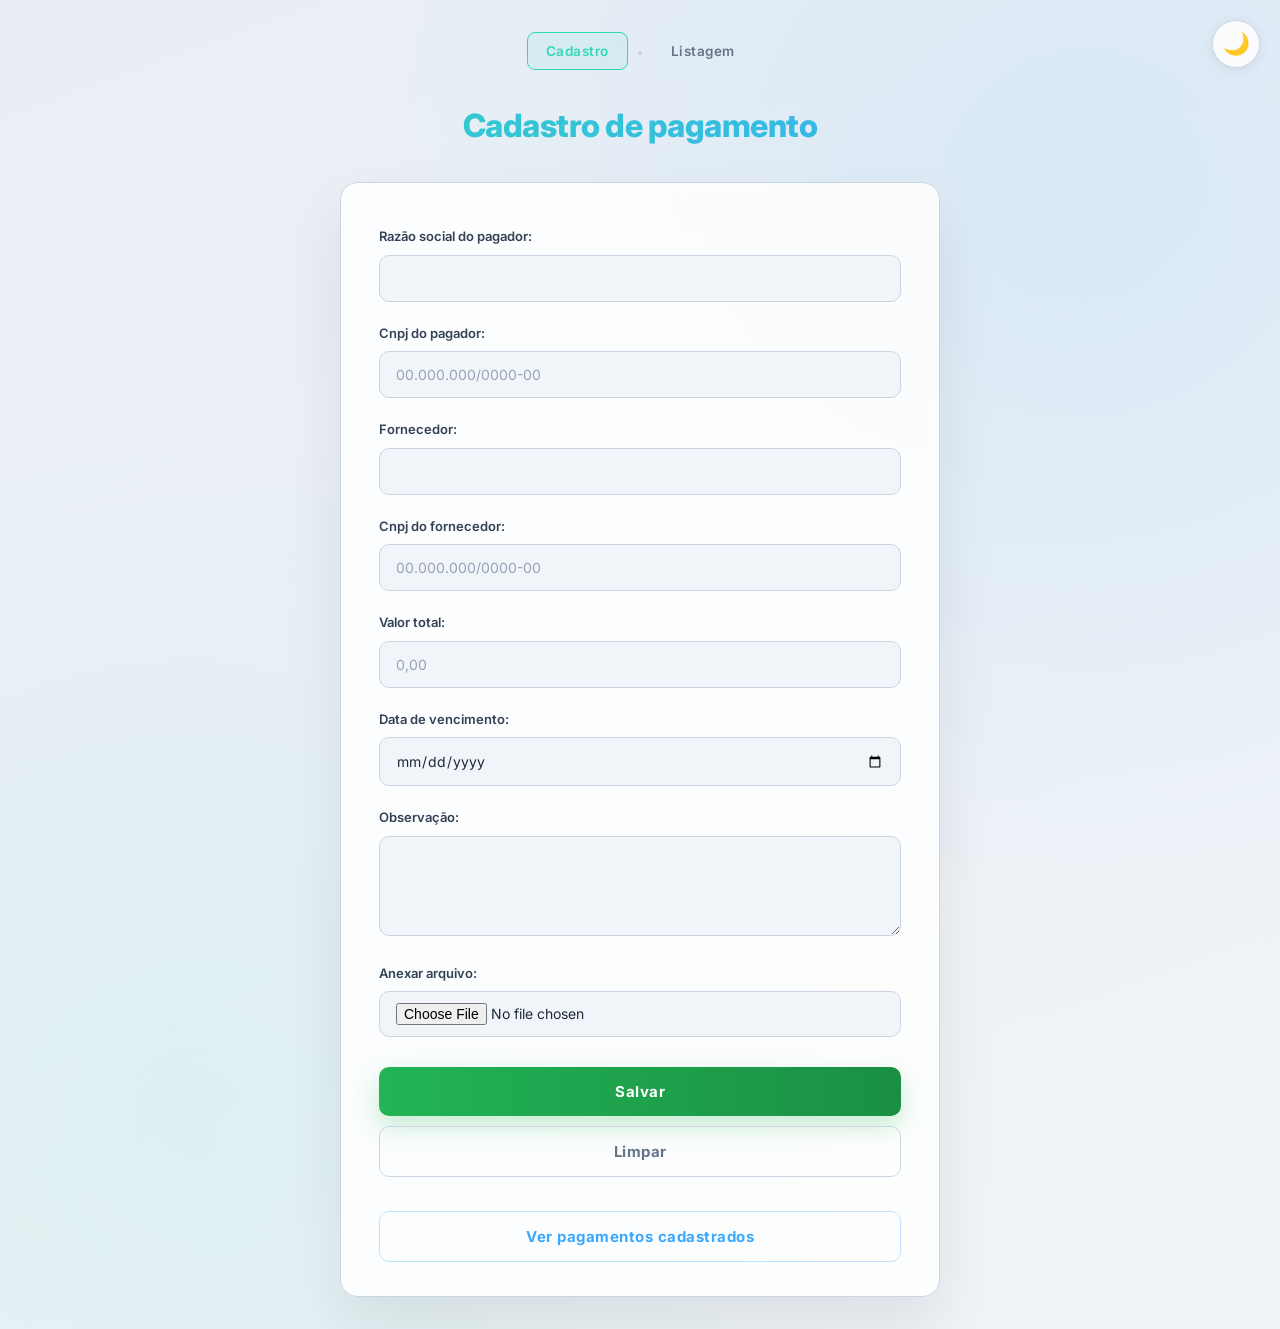
==== cadastro.html @ 3fac4f34 "feat/fix : troquei o nome de dois arquivos para fazer o inicio do site no local correto, fiz a criaç" ====
<!DOCTYPE html>
<html lang="pt-br">

<head>
    <meta charset="UTF-8">
    <meta name="viewport" content="width=device-width, initial-scale=1.0">
    <link rel="stylesheet" href="css/style.css">
    <title>Cadastro de pagamento - Financeiro</title>
</head>

<body>
    <button id="btnDarkMode" class="dark-mode-toggle" title="Alternar modo escuro">
        <span class="icon">🌙</span>
    </button>
    <script src="js/darkmode.js"></script>

    <nav class="nav-bar">
        <a href="cadastro.html" class="active">Cadastro</a>
        <span class="separator">•</span>
        <a href="listagem.html">Listagem</a>
    </nav>

    <h1>Cadastro de pagamento</h1>

    <form id="formPagamentos">
        <div class="campo">
            <label for="razaoSocialPagador">Razão social do pagador:</label>
            <input type="text" id="razaoSocialPagador" name="razaoSocialPagador" maxlength="150" required>
        </div>
        <div class="campo">
            <label for="cnpjPagador">Cnpj do pagador:</label>
            <input type="text" id="cnpjPagador" name="cnpjPagador" maxlength="18" placeholder="00.000.000/0000-00"
                required>
        </div>
        <div class="campo">
            <label for="fornecedor">Fornecedor:</label>
            <input type="text" id="fornecedor" name="fornecedor" maxlength="150" required>
        </div>
        <div class="campo">
            <label for="cnpjFornecedor">Cnpj do fornecedor:</label>
            <input type="text" id="cnpjFornecedor" name="cnpjFornecedor" maxlength="18" placeholder="00.000.000/0000-00"
                required>
        </div>
        <div class="campo">
            <label for="valorTotal">Valor total:</label>
            <input type="text" id="valorTotal" name="valorTotal" placeholder="0,00" required>
        </div>
        <div class="campo">
            <label for="dataVencimento">Data de vencimento:</label>
            <input type="date" id="dataVencimento" name="dataVencimento" required>
        </div>
        <div class="campo">
            <label for="observacoes">Observação:</label>
            <textarea id="observacoes" name="observacoes" maxlength="500" rows="4"></textarea>
        </div>
        <div class="campo">
            <label for="anexo">Anexar arquivo:</label>
            <input type="file" id="anexo" name="anexo">
        </div>
        <button type="button" onclick="salvarPagamento()">Salvar</button>
        <button type="button" onclick="limparFormulario()">Limpar</button><br><br>
        <button type="button" onclick="window.location.href='listagem.html'">Ver pagamentos cadastrados</button>
    </form>

    <script src="js/script.js"></script>
</body>

</html>
---- css/style.css ----
/* ================================================================
   style.css — Visual unificado do sistema Financeiro
   Dark mode é o padrão. Light mode via [data-theme="light"].
   Inclui estilos da tela de login.
   ================================================================ */
@import url('https://fonts.googleapis.com/css2?family=Inter:wght@400;500;600;700;800&display=swap');

/* ========== Design Tokens — Dark (padrão) ========== */
:root {
    --bg-1: #0a1420;
    --bg-2: #0d1b2a;
    --panel: #132234cc;
    --panel-solid: #132234;
    --panel-border: #2a3f56;
    --field: #0f1f30;
    --field-border: #25415c;
    --teal: #2fd9b8;
    --blue: #3aa8ff;
    --green: #22b455;
    --green-2: #1a8f43;
    --red: #e54545;
    --red-2: #c03030;
    --text-white: #eaf2f8;
    --text-dim: #7f97ad;
    --text-mid: #a9bdd1;
    --text-label: #cdd9e4;
    --shadow-card: rgba(0, 0, 0, 0.45);
    --date-invert: 0.7;
    --transition-speed: 0.3s;
}

/* ========== Design Tokens — Light ========== */
[data-theme="light"] {
    --bg-1: #e8eef4;
    --bg-2: #f0f4f8;
    --panel: rgba(255, 255, 255, 0.85);
    --panel-solid: #ffffff;
    --panel-border: #cbd5e1;
    --field: #f1f5f9;
    --field-border: #cbd5e1;
    --text-white: #1e293b;
    --text-dim: #64748b;
    --text-mid: #475569;
    --text-label: #334155;
    --shadow-card: rgba(0, 0, 0, 0.08);
    --date-invert: 0;
}

/* ========== Reset ========== */
* {
    box-sizing: border-box;
    margin: 0;
    padding: 0;
}

/* ========== Body ========== */
body {
    font-family: 'Inter', system-ui, -apple-system, sans-serif;
    min-height: 100vh;
    background:
        radial-gradient(circle at 15% 85%, rgba(47, 217, 184, 0.08), transparent 45%),
        radial-gradient(circle at 85% 15%, rgba(58, 168, 255, 0.10), transparent 45%),
        linear-gradient(160deg, var(--bg-1) 0%, var(--bg-2) 100%);
    color: var(--text-white);
    line-height: 1.5;
    padding: 2rem;
    transition: background var(--transition-speed) ease, color var(--transition-speed) ease;
}

/* ========== Navegação ========== */
.nav-bar {
    display: flex;
    align-items: center;
    justify-content: center;
    gap: 8px;
    margin-bottom: 2rem;
}

.nav-bar a {
    color: var(--text-dim);
    text-decoration: none;
    font-size: 13.5px;
    font-weight: 600;
    letter-spacing: 0.5px;
    padding: 8px 18px;
    border-radius: 8px;
    border: 1px solid transparent;
    transition: all 0.2s ease;
}

.nav-bar a:hover {
    color: var(--teal);
    border-color: var(--panel-border);
    background: rgba(47, 217, 184, 0.06);
}

.nav-bar a.active {
    color: var(--teal);
    border-color: var(--teal);
    background: rgba(47, 217, 184, 0.08);
}

.nav-bar .separator {
    color: var(--panel-border);
    font-size: 14px;
    user-select: none;
}

/* ========== Títulos ========== */
h1 {
    text-align: center;
    font-size: 32px;
    font-weight: 800;
    margin-bottom: 2rem;
    letter-spacing: -0.5px;
    background: linear-gradient(90deg, var(--teal), var(--blue));
    -webkit-background-clip: text;
    background-clip: text;
    color: transparent;
}

/* ========== Botão Dark Mode ========== */
.dark-mode-toggle {
    position: fixed;
    top: 1.25rem;
    right: 1.25rem;
    z-index: 1000;
    background: var(--panel);
    border: 1px solid var(--panel-border);
    border-radius: 50%;
    width: 48px;
    height: 48px;
    display: flex;
    align-items: center;
    justify-content: center;
    cursor: pointer;
    font-size: 1.35rem;
    box-shadow: 0 2px 12px var(--shadow-card);
    backdrop-filter: blur(6px);
    transition: all var(--transition-speed) ease;
}

.dark-mode-toggle:hover {
    transform: scale(1.1) rotate(15deg);
    box-shadow: 0 4px 20px var(--shadow-card);
}

.dark-mode-toggle:active {
    transform: scale(0.95);
}

.dark-mode-toggle .icon {
    display: inline-block;
    line-height: 1;
    transition: transform 0.4s ease;
}

/* ========== Card do Formulário ========== */
#formPagamentos {
    background: var(--panel);
    max-width: 600px;
    margin: 0 auto;
    padding: 44px 38px 34px;
    border-radius: 18px;
    border: 1px solid var(--panel-border);
    box-shadow: 0 30px 60px var(--shadow-card);
    backdrop-filter: blur(6px);
    transition: background var(--transition-speed) ease, border-color var(--transition-speed) ease, box-shadow var(--transition-speed) ease;
}

/* ========== Campos ========== */
.campo {
    margin-bottom: 22px;
}

.campo label {
    display: block;
    font-size: 13px;
    font-weight: 600;
    color: var(--text-label);
    margin-bottom: 8px;
    transition: color var(--transition-speed) ease;
}

.campo input[type="text"],
.campo input[type="date"],
.campo input[type="file"],
.campo textarea {
    width: 100%;
    background: var(--field);
    border: 1px solid var(--field-border);
    border-radius: 10px;
    padding: 14px 16px;
    color: var(--text-white);
    font-size: 14px;
    font-family: inherit;
    outline: none;
    transition: border-color 0.15s ease, background var(--transition-speed) ease, color var(--transition-speed) ease;
}

.campo input::placeholder,
.campo textarea::placeholder {
    color: #5c748b;
}

[data-theme="light"] .campo input::placeholder,
[data-theme="light"] .campo textarea::placeholder {
    color: #94a3b8;
}

.campo input:focus,
.campo textarea:focus {
    border-color: var(--teal);
    box-shadow: 0 0 0 3px rgba(47, 217, 184, 0.12);
}

.campo input[type="file"] {
    cursor: pointer;
    padding: 11px 16px;
}

/* Input date — ajuste do picker */
.campo input[type="date"]::-webkit-calendar-picker-indicator {
    filter: invert(var(--date-invert));
    cursor: pointer;
}

.campo textarea {
    resize: vertical;
    min-height: 100px;
}

/* ========== Botões do Formulário ========== */
#formPagamentos button {
    width: 100%;
    padding: 15px;
    border-radius: 10px;
    font-size: 15px;
    font-weight: 700;
    font-family: inherit;
    letter-spacing: 0.5px;
    cursor: pointer;
    transition: transform 0.12s ease, box-shadow 0.12s ease, background 0.15s ease;
    border: none;
}

/* Botão principal (Salvar / Atualizar) */
#formPagamentos button[onclick="salvarPagamento()"],
#formPagamentos button[onclick="atualizarPagamento()"] {
    background: linear-gradient(90deg, var(--green), var(--green-2));
    color: #fff;
    margin-bottom: 10px;
    margin-top: 8px;
    box-shadow: 0 10px 24px rgba(34, 180, 85, 0.25);
}

#formPagamentos button[onclick="salvarPagamento()"]:hover,
#formPagamentos button[onclick="atualizarPagamento()"]:hover {
    transform: translateY(-1px);
    box-shadow: 0 14px 28px rgba(34, 180, 85, 0.32);
}

/* Botão secundário (Limpar) */
#formPagamentos button[onclick="limparFormulario()"] {
    background: transparent;
    color: var(--text-dim);
    border: 1px solid var(--field-border);
    margin-bottom: 10px;
}

#formPagamentos button[onclick="limparFormulario()"]:hover {
    color: var(--text-white);
    border-color: var(--text-dim);
    background: rgba(127, 151, 173, 0.08);
}

/* Botão de link (Ver pagamentos / Voltar) */
#formPagamentos button[onclick*="location.href"] {
    background: transparent;
    color: var(--blue);
    border: 1px solid rgba(58, 168, 255, 0.3);
}

#formPagamentos button[onclick*="location.href"]:hover {
    border-color: var(--blue);
    background: rgba(58, 168, 255, 0.08);
}

/* Botão solto no body (Voltar para o cadastro) */
body > button:not(.dark-mode-toggle) {
    display: block;
    margin: 2rem auto 0;
    background: transparent;
    color: var(--blue);
    border: 1px solid rgba(58, 168, 255, 0.3);
    padding: 14px 28px;
    border-radius: 10px;
    font-size: 14px;
    font-weight: 700;
    font-family: inherit;
    letter-spacing: 0.5px;
    cursor: pointer;
    transition: all 0.15s ease;
}

body > button:not(.dark-mode-toggle):hover {
    border-color: var(--blue);
    background: rgba(58, 168, 255, 0.08);
}

/* ========== Tabela ========== */
#tabelaPagamentos {
    width: 100%;
    max-width: 1200px;
    margin: 0 auto;
    border-collapse: separate;
    border-spacing: 0;
    background: var(--panel);
    border: 1px solid var(--panel-border);
    border-radius: 18px;
    overflow: hidden;
    box-shadow: 0 30px 60px var(--shadow-card);
    font-size: 13.5px;
    backdrop-filter: blur(6px);
    transition: background var(--transition-speed) ease, border-color var(--transition-speed) ease;
}

#tabelaPagamentos thead {
    background: linear-gradient(90deg, rgba(47, 217, 184, 0.12), rgba(58, 168, 255, 0.12));
}

[data-theme="light"] #tabelaPagamentos thead {
    background: linear-gradient(90deg, rgba(47, 217, 184, 0.18), rgba(58, 168, 255, 0.18));
}

#tabelaPagamentos th {
    padding: 16px 18px;
    text-align: left;
    font-weight: 700;
    font-size: 12px;
    letter-spacing: 0.8px;
    text-transform: uppercase;
    color: var(--teal);
    white-space: nowrap;
    border-bottom: 1px solid var(--panel-border);
}

#tabelaPagamentos td {
    padding: 14px 18px;
    border-bottom: 1px solid rgba(42, 63, 86, 0.5);
    color: var(--text-mid);
    vertical-align: middle;
    transition: color var(--transition-speed) ease;
}

[data-theme="light"] #tabelaPagamentos td {
    border-bottom-color: var(--panel-border);
}

#tabelaPagamentos tbody tr:last-child td {
    border-bottom: none;
}

/* Hover na linha */
#tabelaPagamentos tbody tr {
    transition: background 0.15s ease;
}

#tabelaPagamentos tbody tr:hover {
    background: rgba(47, 217, 184, 0.04);
}

[data-theme="light"] #tabelaPagamentos tbody tr:hover {
    background: rgba(47, 217, 184, 0.08);
}

/* Botões de ação na tabela */
#tabelaPagamentos button {
    padding: 8px 16px;
    border-radius: 8px;
    font-size: 12px;
    font-weight: 700;
    font-family: inherit;
    letter-spacing: 0.5px;
    cursor: pointer;
    border: none;
    transition: transform 0.12s ease, box-shadow 0.12s ease;
    margin-right: 6px;
}

#tabelaPagamentos button[onclick*="editarPagamento"] {
    background: linear-gradient(90deg, #2a7fff, #1a5fd0);
    color: #fff;
    box-shadow: 0 4px 12px rgba(42, 127, 255, 0.25);
}

#tabelaPagamentos button[onclick*="editarPagamento"]:hover {
    transform: translateY(-1px);
    box-shadow: 0 6px 16px rgba(42, 127, 255, 0.35);
}

#tabelaPagamentos button[onclick*="excluirPagamento"] {
    background: linear-gradient(90deg, var(--red), var(--red-2));
    color: #fff;
    box-shadow: 0 4px 12px rgba(229, 69, 69, 0.25);
}

#tabelaPagamentos button[onclick*="excluirPagamento"]:hover {
    transform: translateY(-1px);
    box-shadow: 0 6px 16px rgba(229, 69, 69, 0.35);
}

/* Link de anexo na tabela */
#tabelaPagamentos a {
    display: inline-block;
    padding: 7px 14px;
    background: linear-gradient(90deg, rgba(58, 168, 255, 0.15), rgba(47, 217, 184, 0.15));
    color: var(--blue);
    text-decoration: none;
    border-radius: 8px;
    font-size: 12px;
    font-weight: 700;
    letter-spacing: 0.3px;
    border: 1px solid rgba(58, 168, 255, 0.25);
    transition: all 0.15s ease;
}

#tabelaPagamentos a:hover {
    background: rgba(58, 168, 255, 0.22);
    border-color: var(--blue);
}

/* ================================================================
   TELA DE LOGIN (login.html)
   ================================================================ */

/* Login — layout principal */
body.login-page {
    padding: 0;
    overflow: hidden;
    height: 100%;
}

html.login-root {
    height: 100%;
}

.stage {
    position: relative;
    width: 100%;
    height: 100vh;
    display: flex;
    align-items: center;
    justify-content: center;
    gap: 8vw;
    padding: 0 6vw;
}

/* Cantos decorativos */
.corner {
    position: absolute;
    width: 170px;
    height: 170px;
    border-top: 2px solid rgba(47, 217, 184, .55);
    opacity: .8;
}

.corner.tl {
    top: 0; left: 0;
    border-top: none;
    border-left: 2px solid rgba(47, 217, 184, .55);
    transform: skew(0deg);
    clip-path: polygon(0 0, 100% 0, 0 100%);
}

.corner.br {
    bottom: 0; right: 0;
    border-bottom: 2px solid rgba(47, 217, 184, .4);
    clip-path: polygon(100% 100%, 0 100%, 100% 0);
}

/* Lado esquerdo */
.left {
    max-width: 640px;
    position: relative;
    z-index: 2;
}

.eyebrow {
    color: var(--teal);
    font-weight: 600;
    font-size: 14px;
    letter-spacing: 6px;
    margin-bottom: 6px;
}

h1.title {
    font-size: 64px;
    line-height: 1.02;
    font-weight: 800;
    margin: 0 0 18px 0;
    letter-spacing: -1px;
    background: none;
    -webkit-background-clip: unset;
    background-clip: unset;
    color: #fff;
}

h1.title .gdn-word { color: #fff; }
h1.title .dash { color: var(--text-dim); font-weight: 600; }
h1.title .fin-word {
    background: linear-gradient(90deg, var(--teal), var(--blue));
    -webkit-background-clip: text;
    background-clip: text;
    color: transparent;
    display: block;
}

.tagline {
    font-size: 24px;
    font-weight: 600;
    color: #dfe9f1;
    margin: 0 0 22px 0;
}

.rule {
    width: 70px;
    height: 3px;
    background: linear-gradient(90deg, var(--teal), var(--blue));
    border-radius: 2px;
    margin-bottom: 22px;
}

.desc {
    font-size: 16px;
    line-height: 1.6;
    color: var(--text-mid);
    max-width: 400px;
}

/* Gráfico de fundo SVG */
.chart-bg {
    position: fixed;
    inset: 0;
    width: 100%;
    height: 100%;
    z-index: 0;
    opacity: .5;
    pointer-events: none;
}

/* Animações das barras do gráfico — LOOP contínuo */
.bar {
    transform-box: fill-box;
    transform-origin: bottom;
    transform: scaleY(0);
    opacity: 0;
    animation: barPulse 6s cubic-bezier(.22, 1, .36, 1) infinite;
}

.bar:nth-child(1)  { animation-delay: 0s; }
.bar:nth-child(2)  { animation-delay: .12s; }
.bar:nth-child(3)  { animation-delay: .24s; }
.bar:nth-child(4)  { animation-delay: .36s; }
.bar:nth-child(5)  { animation-delay: .48s; }
.bar:nth-child(6)  { animation-delay: .60s; }
.bar:nth-child(7)  { animation-delay: .72s; }
.bar:nth-child(8)  { animation-delay: .84s; }
.bar:nth-child(9)  { animation-delay: .96s; }
.bar:nth-child(10) { animation-delay: 1.08s; }
.bar:nth-child(11) { animation-delay: 1.20s; }

/* Barras: crescem (0→20%), seguram (20→55%), encolhem (55→75%), pausa (75→100%) */
@keyframes barPulse {
    0%   { transform: scaleY(0); opacity: 0; }
    20%  { transform: scaleY(1); opacity: 1; }
    55%  { transform: scaleY(1); opacity: 1; }
    75%  { transform: scaleY(0); opacity: 0; }
    100% { transform: scaleY(0); opacity: 0; }
}

/* Linha do gráfico — desenha e apaga em loop */
.chart-line {
    stroke-dasharray: 1700;
    stroke-dashoffset: 1700;
    animation: linePulse 6s ease-in-out infinite;
    animation-delay: .3s;
}

/* Linha: desenha (0→25%), segura (25→55%), apaga (55→80%), pausa (80→100%) */
@keyframes linePulse {
    0%   { stroke-dashoffset: 1700; opacity: 0.2; }
    25%  { stroke-dashoffset: 0;    opacity: 0.85; }
    55%  { stroke-dashoffset: 0;    opacity: 0.85; }
    80%  { stroke-dashoffset: -1700; opacity: 0.2; }
    100% { stroke-dashoffset: -1700; opacity: 0.2; }
}

/* Ponto no final da linha — aparece/desaparece com a linha */
.dot-core, .dot-ring {
    transform-box: fill-box;
    transform-origin: center;
    opacity: 0;
    animation: dotPulse 6s ease-in-out infinite;
    animation-delay: .3s;
}

/* Anel pulsante ao redor do ponto */
.dot-ring {
    animation: dotPulse 6s ease-in-out infinite, ringPulse 1.8s ease-out infinite;
    animation-delay: .3s, 1.6s;
}

@keyframes dotPulse {
    0%   { opacity: 0; }
    25%  { opacity: 1; }
    55%  { opacity: 1; }
    75%  { opacity: 0; }
    100% { opacity: 0; }
}

@keyframes ringPulse {
    0%   { transform: scale(1); opacity: .65; }
    100% { transform: scale(2.6); opacity: 0; }
}

@media (prefers-reduced-motion: reduce) {
    .bar, .chart-line, .dot-core, .dot-ring {
        animation: none !important;
        transform: none !important;
        opacity: 1 !important;
        stroke-dashoffset: 0 !important;
    }
}

/* Card do login */
.card {
    position: relative;
    z-index: 2;
    width: 400px;
    background: var(--panel);
    border: 1px solid var(--panel-border);
    border-radius: 18px;
    padding: 44px 38px 34px;
    backdrop-filter: blur(6px);
    box-shadow: 0 30px 60px rgba(0, 0, 0, .45);
}

.card-icon {
    width: 76px;
    height: 76px;
    margin: 0 auto 22px;
    border-radius: 50%;
    border: 1px solid var(--field-border);
    display: flex;
    align-items: center;
    justify-content: center;
    background: radial-gradient(circle, rgba(58, 168, 255, .08), transparent 70%);
}

.card h2 {
    text-align: center;
    font-size: 22px;
    font-weight: 700;
    margin: 0 0 6px;
    color: #fff;
}

.card .sub {
    text-align: center;
    font-size: 13.5px;
    color: var(--text-dim);
    margin: 0 0 30px;
}

/* Campos do login */
.field {
    position: relative;
    margin-bottom: 22px;
}

.field input {
    width: 100%;
    background: var(--field);
    border: 1px solid var(--field-border);
    border-radius: 10px;
    padding: 14px 16px 14px 44px;
    color: #eaf2f8;
    font-size: 14px;
    font-family: inherit;
    outline: none;
    transition: border-color .15s ease;
}

.field input::placeholder { color: #5c748b; }
.field input:focus { border-color: var(--teal); }

.field .icon {
    position: absolute;
    left: 15px;
    top: 50%;
    transform: translateY(-50%);
    color: #5c748b;
    font-size: 15px;
}

.field .eye {
    position: absolute;
    right: 15px;
    top: 50%;
    transform: translateY(-50%);
    color: #5c748b;
    font-size: 15px;
    cursor: pointer;
}

/* Mensagem de erro do login */
.mensagem-erro {
    color: #ff6b6b;
    font-size: 13px;
    text-align: center;
    margin: -10px 0 16px;
    display: none;
}

.mensagem-erro.visivel {
    display: block;
}

/* Botão do login */
.btn {
    width: 100%;
    background: linear-gradient(90deg, var(--green), var(--green-2));
    border: none;
    border-radius: 10px;
    padding: 15px;
    color: #fff;
    font-size: 15px;
    font-weight: 700;
    font-family: inherit;
    letter-spacing: 1px;
    cursor: pointer;
    display: flex;
    align-items: center;
    justify-content: center;
    gap: 10px;
    margin-top: 6px;
    box-shadow: 0 10px 24px rgba(34, 180, 85, .25);
    transition: transform .12s ease, box-shadow .12s ease;
}

.btn:hover {
    transform: translateY(-1px);
    box-shadow: 0 14px 28px rgba(34, 180, 85, .32);
}

.btn:disabled {
    opacity: .6;
    cursor: not-allowed;
    transform: none;
}

.divider {
    display: flex;
    align-items: center;
    gap: 14px;
    margin: 26px 0 18px;
}

.divider .line {
    flex: 1;
    height: 1px;
    background: var(--field-border);
}

.forgot {
    text-align: center;
    font-size: 13.5px;
    color: #7fb3e8;
    display: flex;
    align-items: center;
    justify-content: center;
    gap: 7px;
    cursor: pointer;
}

.forgot:hover { color: #a8cdf2; }

/* ========== Responsivo ========== */
@media (max-width: 980px) {
    .stage {
        flex-direction: column;
        justify-content: center;
        gap: 40px;
        padding: 40px 24px;
    }

    .left { text-align: center; }
    h1.title { font-size: 42px; }
    .rule { margin-left: auto; margin-right: auto; }
    .desc { margin: 0 auto; }
    .chart-bg { opacity: .25; }

    .card { width: 100%; max-width: 400px; }
}

@media (max-width: 768px) {
    body {
        padding: 1rem;
    }

    h1 {
        font-size: 24px;
    }

    #formPagamentos {
        padding: 28px 20px 24px;
    }

    .nav-bar {
        flex-wrap: wrap;
        gap: 4px;
    }

    .nav-bar a {
        font-size: 12px;
        padding: 6px 12px;
    }

    /* Scroll horizontal na tabela */
    #tabelaPagamentos {
        display: block;
        overflow-x: auto;
        white-space: nowrap;
    }

    .dark-mode-toggle {
        width: 40px;
        height: 40px;
        font-size: 1.1rem;
        top: 0.75rem;
        right: 0.75rem;
    }
}
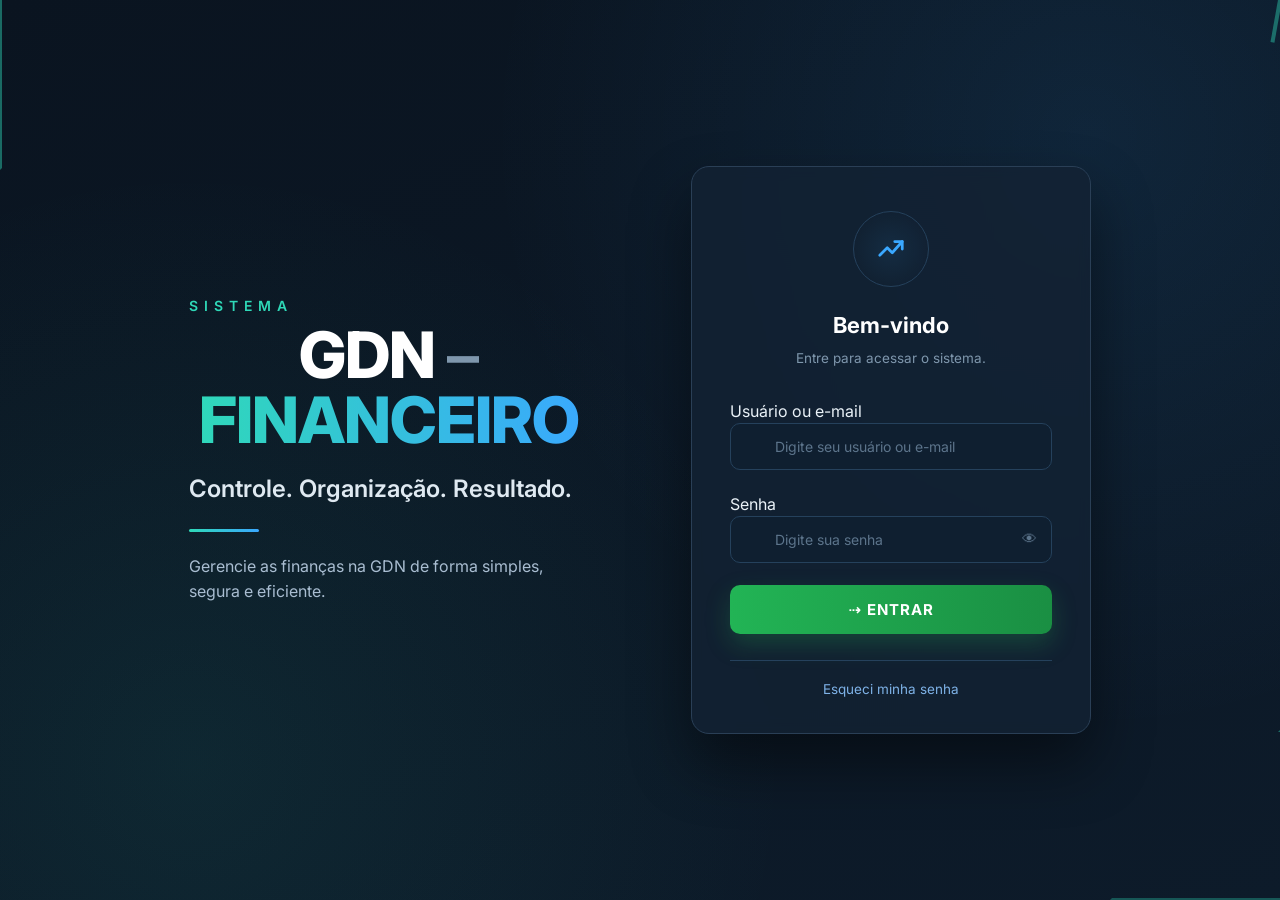
==== commit f6e4d9e7: "feat : criação da segurança do sistema para nao invadir outras areas sem realizar o login" ====
--- a/cadastro.html
+++ b/cadastro.html
@@ -5,6 +5,7 @@
     <meta charset="UTF-8">
     <meta name="viewport" content="width=device-width, initial-scale=1.0">
     <link rel="stylesheet" href="css/style.css">
+    <script src="js/auth-guard.js"></script>
     <title>Cadastro de pagamento - Financeiro</title>
 </head>
 
